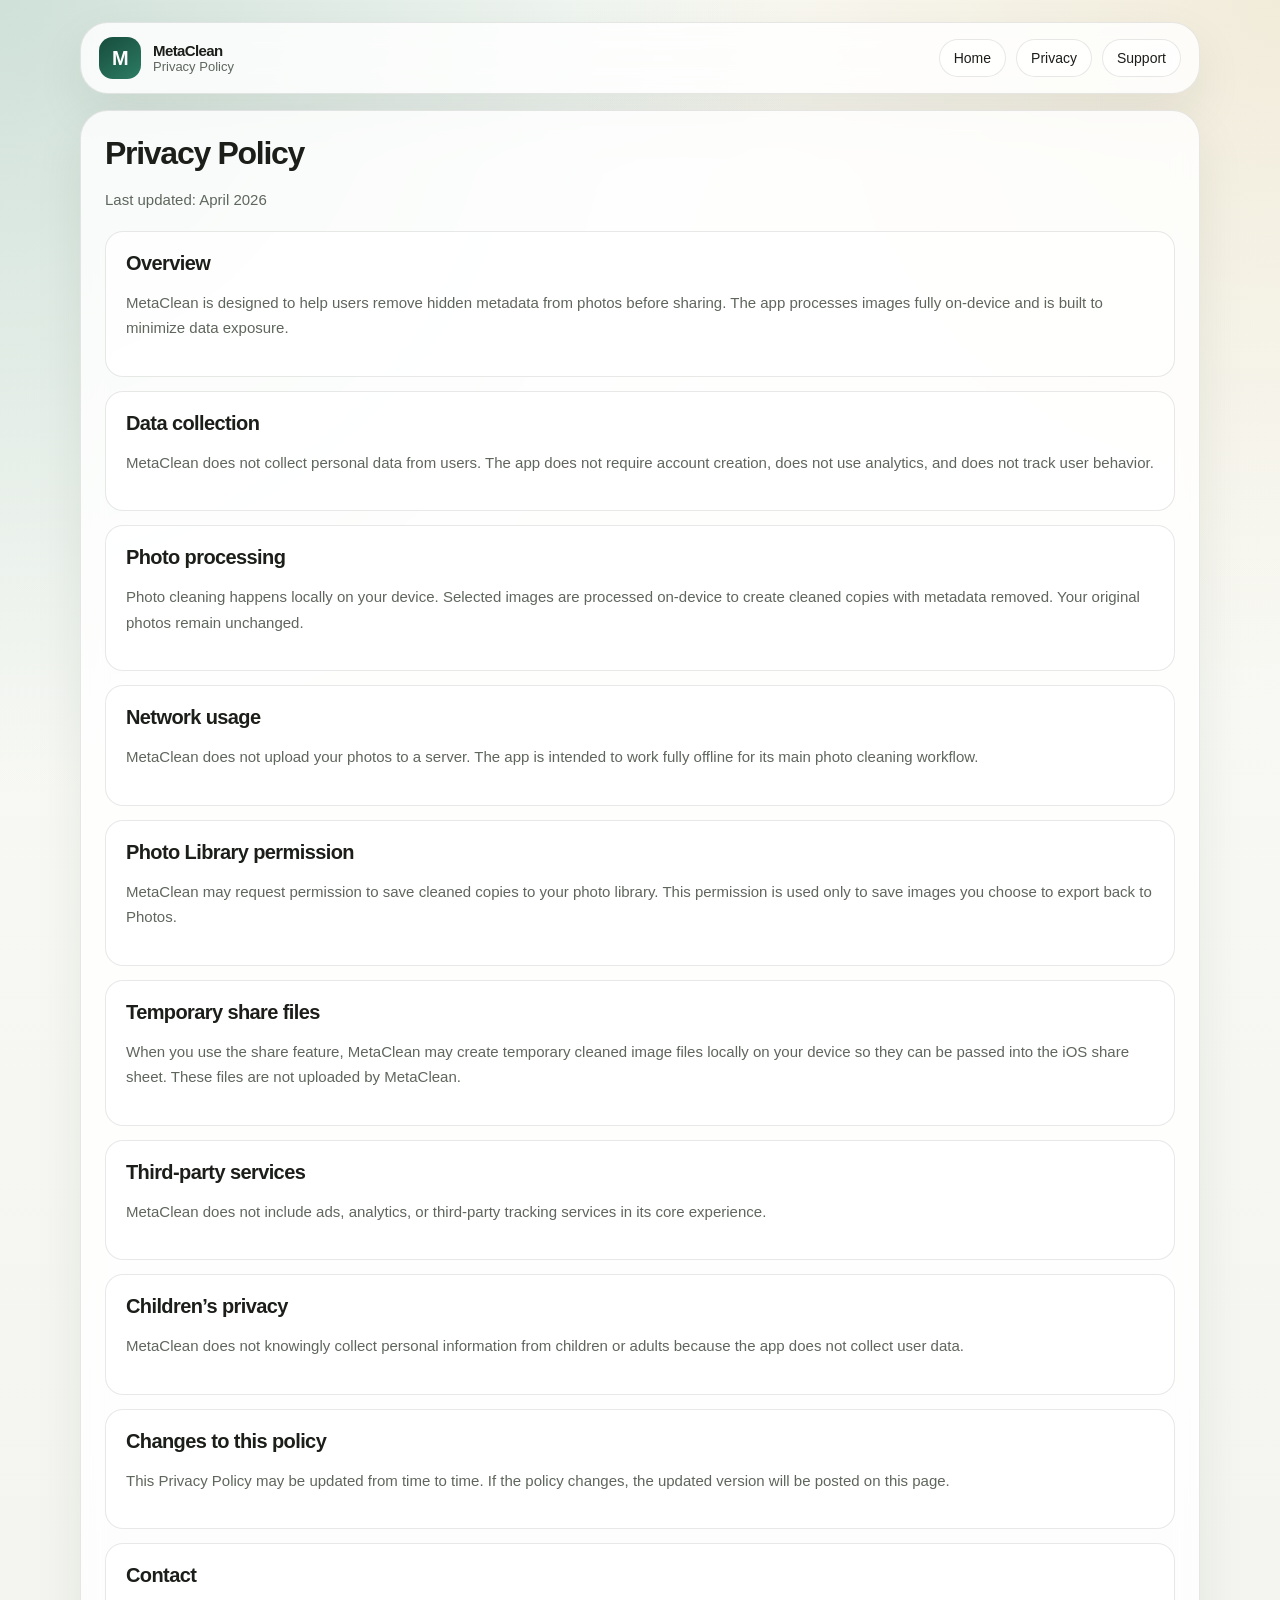
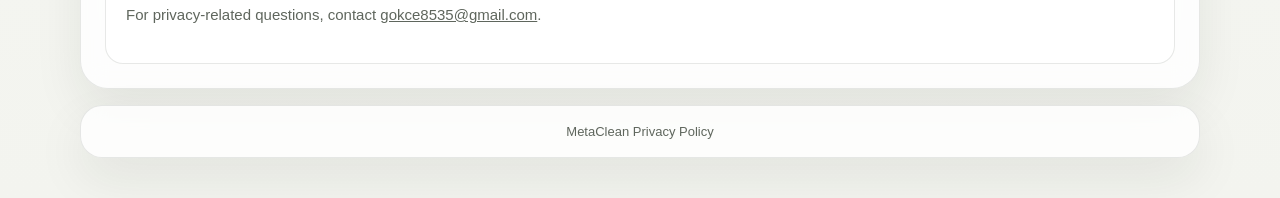
==== privacy.html @ 7aa1f801 "Add files via upload Add MetaClean landing, privacy, and support pages" ====
<!DOCTYPE html>
<html lang="en">
<head>
  <meta charset="utf-8">
  <meta name="viewport" content="width=device-width, initial-scale=1">
  <title>MetaClean Privacy Policy</title>
  <meta name="description" content="Privacy Policy for MetaClean, an iPhone app that removes hidden metadata from photos fully on-device.">
  <link rel="canonical" href="https://muradiye8285.github.io/metaclean-privacy-policy/privacy.html">
  <link rel="stylesheet" href="styles.css">
</head>
<body>
  <main class="page">
    <header class="topbar">
      <a class="brand" href="index.html">
        <span class="brand-mark">M</span>
        <span class="brand-copy">
          <strong>MetaClean</strong>
          <span>Privacy Policy</span>
        </span>
      </a>
      <nav class="nav">
        <a href="index.html">Home</a>
        <a href="privacy.html">Privacy</a>
        <a href="support.html">Support</a>
      </nav>
    </header>

    <section class="section">
      <h2>Privacy Policy</h2>
      <p>Last updated: April 2026</p>
      <div class="legal" style="margin-top:18px;">
        <section>
          <h3>Overview</h3>
          <p>MetaClean is designed to help users remove hidden metadata from photos before sharing. The app processes images fully on-device and is built to minimize data exposure.</p>
        </section>

        <section>
          <h3>Data collection</h3>
          <p>MetaClean does not collect personal data from users. The app does not require account creation, does not use analytics, and does not track user behavior.</p>
        </section>

        <section>
          <h3>Photo processing</h3>
          <p>Photo cleaning happens locally on your device. Selected images are processed on-device to create cleaned copies with metadata removed. Your original photos remain unchanged.</p>
        </section>

        <section>
          <h3>Network usage</h3>
          <p>MetaClean does not upload your photos to a server. The app is intended to work fully offline for its main photo cleaning workflow.</p>
        </section>

        <section>
          <h3>Photo Library permission</h3>
          <p>MetaClean may request permission to save cleaned copies to your photo library. This permission is used only to save images you choose to export back to Photos.</p>
        </section>

        <section>
          <h3>Temporary share files</h3>
          <p>When you use the share feature, MetaClean may create temporary cleaned image files locally on your device so they can be passed into the iOS share sheet. These files are not uploaded by MetaClean.</p>
        </section>

        <section>
          <h3>Third-party services</h3>
          <p>MetaClean does not include ads, analytics, or third-party tracking services in its core experience.</p>
        </section>

        <section>
          <h3>Children’s privacy</h3>
          <p>MetaClean does not knowingly collect personal information from children or adults because the app does not collect user data.</p>
        </section>

        <section>
          <h3>Changes to this policy</h3>
          <p>This Privacy Policy may be updated from time to time. If the policy changes, the updated version will be posted on this page.</p>
        </section>

        <section>
          <h3>Contact</h3>
          <p>For privacy-related questions, contact <a href="mailto:gokce8535@gmail.com">gokce8535@gmail.com</a>.</p>
        </section>
      </div>
    </section>

    <footer class="footer">
      MetaClean Privacy Policy
    </footer>
  </main>
</body>
</html>
---- styles.css ----
:root {
  color-scheme: light;
  --bg: #f3f4ef;
  --bg-strong: #e7eadf;
  --panel: rgba(255, 255, 255, 0.82);
  --panel-strong: #ffffff;
  --text: #1b1e19;
  --muted: #5f665d;
  --line: rgba(27, 30, 25, 0.1);
  --accent: #174c3c;
  --accent-soft: #dbeee6;
  --accent-strong: #0d2f25;
  --warm: #ede7d7;
  --shadow: 0 20px 50px rgba(23, 35, 28, 0.08);
  --radius-xl: 28px;
  --radius-lg: 20px;
  --radius-md: 16px;
  --max: 1120px;
}

* {
  box-sizing: border-box;
}

html {
  scroll-behavior: smooth;
}

body {
  margin: 0;
  font-family: Inter, "Segoe UI", Arial, sans-serif;
  color: var(--text);
  background:
    radial-gradient(circle at top left, rgba(196, 218, 209, 0.8), transparent 36%),
    radial-gradient(circle at top right, rgba(239, 231, 210, 0.8), transparent 32%),
    linear-gradient(180deg, #fbfcf8 0%, var(--bg) 100%);
}

a {
  color: inherit;
}

img {
  max-width: 100%;
  display: block;
}

.page {
  width: min(calc(100% - 28px), var(--max));
  margin: 0 auto;
  padding: 22px 0 40px;
}

.topbar,
.hero,
.section,
.footer {
  backdrop-filter: blur(12px);
  background: var(--panel);
  border: 1px solid var(--line);
  box-shadow: var(--shadow);
}

.topbar,
.hero,
.section {
  border-radius: var(--radius-xl);
}

.topbar {
  display: flex;
  align-items: center;
  justify-content: space-between;
  gap: 16px;
  padding: 14px 18px;
}

.brand {
  display: flex;
  align-items: center;
  gap: 12px;
  text-decoration: none;
}

.brand-mark {
  width: 42px;
  height: 42px;
  border-radius: 14px;
  display: grid;
  place-items: center;
  background: linear-gradient(145deg, var(--accent), #2c7c63);
  color: #fff;
  font-size: 20px;
  font-weight: 800;
  letter-spacing: -0.04em;
}

.brand-copy strong,
.hero h1,
.section h2,
.card h3,
.faq h3 {
  letter-spacing: -0.04em;
}

.brand-copy strong {
  display: block;
  font-size: 15px;
}

.brand-copy span {
  display: block;
  font-size: 13px;
  color: var(--muted);
}

.nav {
  display: flex;
  flex-wrap: wrap;
  gap: 10px;
}

.nav a,
.chip,
.button {
  border-radius: 999px;
  text-decoration: none;
}

.nav a,
.chip {
  border: 1px solid var(--line);
  background: rgba(255, 255, 255, 0.7);
}

.nav a {
  padding: 10px 14px;
  font-size: 14px;
}

.hero {
  margin-top: 16px;
  padding: 28px;
  overflow: hidden;
  position: relative;
}

.hero::after {
  content: "";
  position: absolute;
  inset: auto -80px -120px auto;
  width: 280px;
  height: 280px;
  border-radius: 50%;
  background: radial-gradient(circle, rgba(23, 76, 60, 0.18), transparent 70%);
  pointer-events: none;
}

.eyebrow,
.pill {
  display: inline-flex;
  align-items: center;
  gap: 8px;
  padding: 8px 12px;
  font-size: 12px;
  font-weight: 700;
  color: var(--accent-strong);
  background: var(--accent-soft);
  border-radius: 999px;
}

.hero-grid,
.grid-2,
.grid-3 {
  display: grid;
  gap: 18px;
}

.hero-grid {
  grid-template-columns: 1.25fr 0.95fr;
  align-items: start;
  margin-top: 18px;
}

.hero h1 {
  margin: 14px 0 12px;
  font-size: clamp(38px, 7vw, 74px);
  line-height: 0.95;
  max-width: 10ch;
}

.hero p,
.section p,
.card p,
.faq p,
li {
  color: var(--muted);
  line-height: 1.7;
  font-size: 15px;
}

.hero-copy p {
  max-width: 58ch;
}

.actions,
.chips {
  display: flex;
  flex-wrap: wrap;
  gap: 12px;
}

.actions {
  margin-top: 22px;
}

.chips {
  margin-top: 16px;
}

.button {
  display: inline-flex;
  align-items: center;
  justify-content: center;
  min-height: 48px;
  padding: 0 18px;
  border: 1px solid transparent;
  background: var(--text);
  color: #fff;
  font-weight: 700;
}

.button.secondary {
  background: rgba(255, 255, 255, 0.75);
  border-color: var(--line);
  color: var(--text);
}

.button.ghost {
  background: transparent;
  border-color: var(--line);
  color: var(--text);
}

.hero-panel,
.card,
.faq,
.meta-block,
.callout {
  background: rgba(255, 255, 255, 0.78);
  border: 1px solid var(--line);
  border-radius: var(--radius-lg);
}

.hero-panel {
  padding: 20px;
}

.hero-panel h2 {
  margin: 0 0 10px;
  font-size: 24px;
}

.mini-list {
  display: grid;
  gap: 10px;
  margin-top: 16px;
}

.mini-list div {
  padding: 12px 14px;
  background: var(--panel-strong);
  border: 1px solid var(--line);
  border-radius: 14px;
}

.mini-list strong,
.meta-block strong {
  display: block;
  font-size: 13px;
  margin-bottom: 4px;
}

.section {
  margin-top: 16px;
  padding: 24px;
}

.section h2 {
  margin: 0 0 10px;
  font-size: 32px;
}

.section-head {
  display: flex;
  justify-content: space-between;
  align-items: end;
  gap: 14px;
  margin-bottom: 18px;
}

.grid-2 {
  grid-template-columns: repeat(2, minmax(0, 1fr));
}

.grid-3 {
  grid-template-columns: repeat(3, minmax(0, 1fr));
}

.card {
  padding: 20px;
}

.card h3,
.faq h3 {
  margin: 0 0 10px;
  font-size: 20px;
}

.feature-list,
.plain-list {
  margin: 14px 0 0;
  padding-left: 18px;
}

.meta-grid {
  display: grid;
  grid-template-columns: repeat(4, minmax(0, 1fr));
  gap: 14px;
  margin-top: 18px;
}

.meta-block {
  padding: 16px;
}

.faq-grid {
  display: grid;
  gap: 14px;
}

.faq {
  padding: 18px;
}

.callout {
  display: flex;
  flex-wrap: wrap;
  justify-content: space-between;
  gap: 16px;
  padding: 20px;
  margin-top: 18px;
}

.callout strong {
  display: block;
  margin-bottom: 6px;
  font-size: 18px;
}

.footer {
  margin-top: 16px;
  border-radius: 22px;
  padding: 18px 20px;
  text-align: center;
  color: var(--muted);
  font-size: 13px;
}

.legal {
  display: grid;
  gap: 14px;
}

.legal section {
  padding: 20px;
  background: rgba(255, 255, 255, 0.74);
  border: 1px solid var(--line);
  border-radius: 18px;
}

.legal h3 {
  margin: 0 0 10px;
  font-size: 20px;
  letter-spacing: -0.03em;
}

@media (max-width: 920px) {
  .hero-grid,
  .grid-2,
  .grid-3,
  .meta-grid {
    grid-template-columns: 1fr;
  }

  .section-head,
  .topbar {
    align-items: start;
    flex-direction: column;
  }

  .hero h1 {
    max-width: 12ch;
  }
}

@media (max-width: 640px) {
  .page {
    width: min(calc(100% - 18px), var(--max));
    padding-top: 14px;
  }

  .hero,
  .section {
    padding: 20px;
  }

  .hero h1 {
    font-size: clamp(34px, 11vw, 52px);
    max-width: 100%;
  }
}
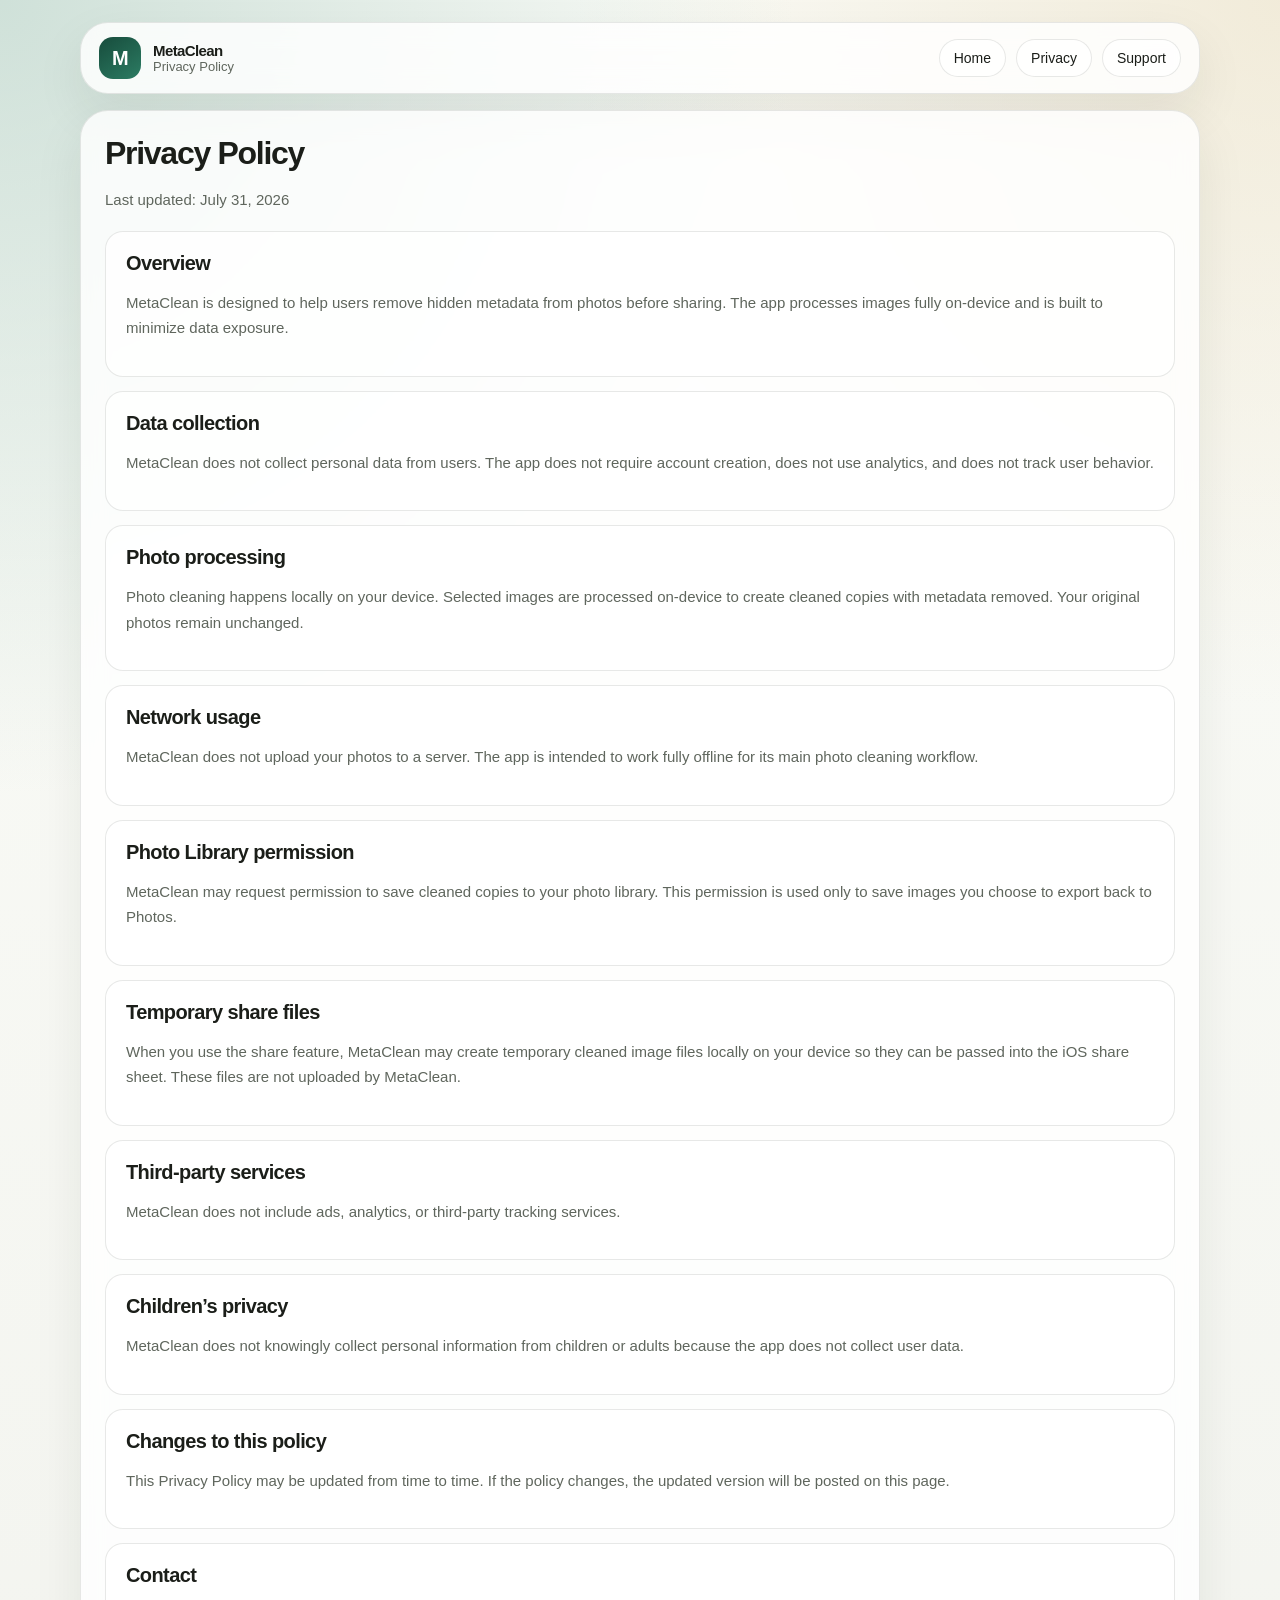
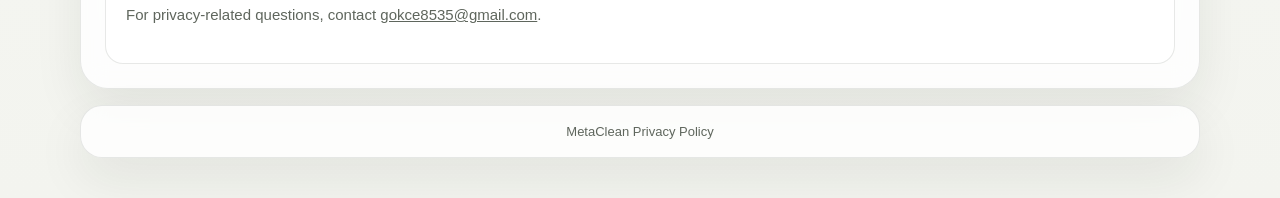
==== commit e51210e8: "Polish MetaClean privacy pages" ====
--- a/privacy.html
+++ b/privacy.html
@@ -4,7 +4,7 @@
   <meta charset="utf-8">
   <meta name="viewport" content="width=device-width, initial-scale=1">
   <title>MetaClean Privacy Policy</title>
-  <meta name="description" content="Privacy Policy for MetaClean, an iPhone app that removes hidden metadata from photos fully on-device.">
+  <meta name="description" content="Privacy Policy for MetaClean, an iPhone and iPad app that removes hidden metadata from photos fully on-device.">
   <link rel="canonical" href="https://muradiye8285.github.io/metaclean-privacy-policy/privacy.html">
   <link rel="stylesheet" href="styles.css">
 </head>
@@ -27,7 +27,7 @@
 
     <section class="section">
       <h2>Privacy Policy</h2>
-      <p>Last updated: April 2026</p>
+      <p>Last updated: July 31, 2026</p>
       <div class="legal" style="margin-top:18px;">
         <section>
           <h3>Overview</h3>
@@ -61,7 +61,7 @@
 
         <section>
           <h3>Third-party services</h3>
-          <p>MetaClean does not include ads, analytics, or third-party tracking services in its core experience.</p>
+          <p>MetaClean does not include ads, analytics, or third-party tracking services.</p>
         </section>
 
         <section>
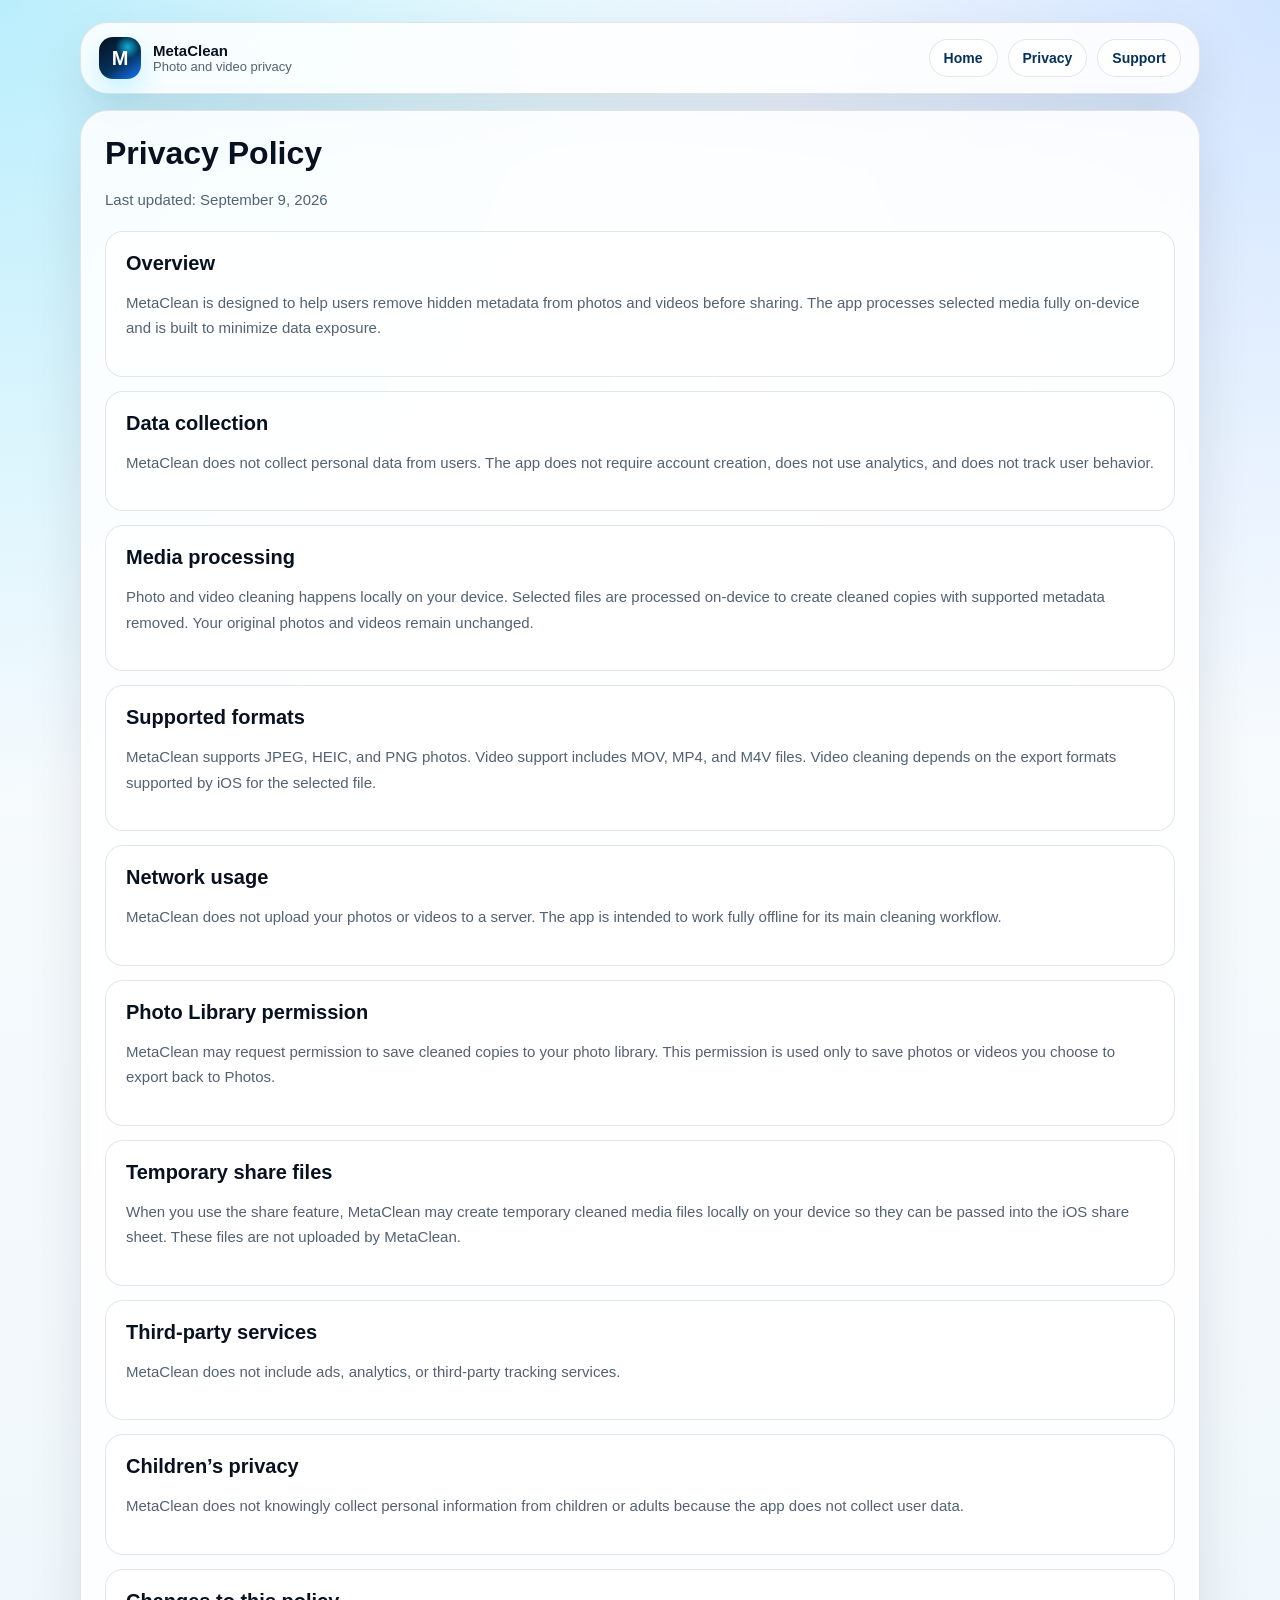
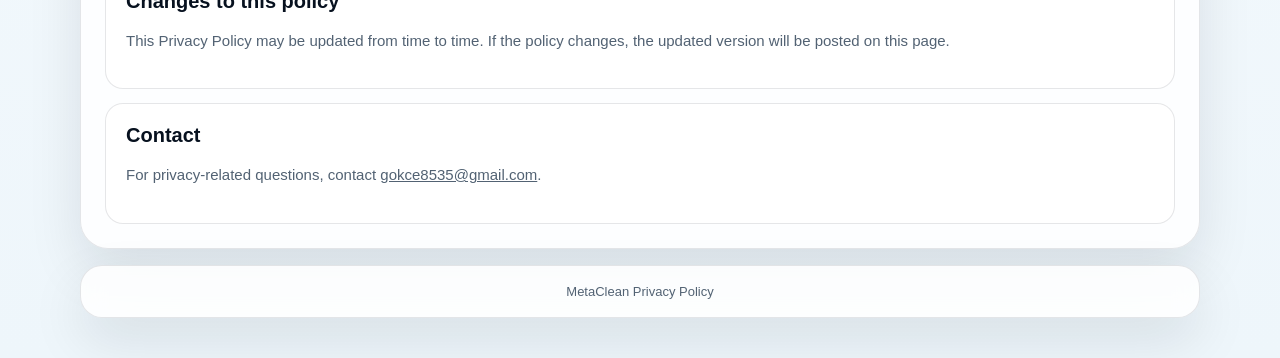
==== commit 05e59f45: "Add files via upload" ====
--- a/privacy.html
+++ b/privacy.html
@@ -4,7 +4,7 @@
   <meta charset="utf-8">
   <meta name="viewport" content="width=device-width, initial-scale=1">
   <title>MetaClean Privacy Policy</title>
-  <meta name="description" content="Privacy Policy for MetaClean, an iPhone and iPad app that removes hidden metadata from photos fully on-device.">
+  <meta name="description" content="Privacy Policy for MetaClean, an iPhone and iPad app that removes hidden metadata from photos and videos fully on-device.">
   <link rel="canonical" href="https://muradiye8285.github.io/metaclean-privacy-policy/privacy.html">
   <link rel="stylesheet" href="styles.css">
 </head>
@@ -15,7 +15,7 @@
         <span class="brand-mark">M</span>
         <span class="brand-copy">
           <strong>MetaClean</strong>
-          <span>Privacy Policy</span>
+          <span>Photo and video privacy</span>
         </span>
       </a>
       <nav class="nav">
@@ -27,11 +27,11 @@
 
     <section class="section">
       <h2>Privacy Policy</h2>
-      <p>Last updated: July 31, 2026</p>
+      <p>Last updated: September 9, 2026</p>
       <div class="legal" style="margin-top:18px;">
         <section>
           <h3>Overview</h3>
-          <p>MetaClean is designed to help users remove hidden metadata from photos before sharing. The app processes images fully on-device and is built to minimize data exposure.</p>
+          <p>MetaClean is designed to help users remove hidden metadata from photos and videos before sharing. The app processes selected media fully on-device and is built to minimize data exposure.</p>
         </section>
 
         <section>
@@ -40,23 +40,28 @@
         </section>
 
         <section>
-          <h3>Photo processing</h3>
-          <p>Photo cleaning happens locally on your device. Selected images are processed on-device to create cleaned copies with metadata removed. Your original photos remain unchanged.</p>
+          <h3>Media processing</h3>
+          <p>Photo and video cleaning happens locally on your device. Selected files are processed on-device to create cleaned copies with supported metadata removed. Your original photos and videos remain unchanged.</p>
+        </section>
+
+        <section>
+          <h3>Supported formats</h3>
+          <p>MetaClean supports JPEG, HEIC, and PNG photos. Video support includes MOV, MP4, and M4V files. Video cleaning depends on the export formats supported by iOS for the selected file.</p>
         </section>
 
         <section>
           <h3>Network usage</h3>
-          <p>MetaClean does not upload your photos to a server. The app is intended to work fully offline for its main photo cleaning workflow.</p>
+          <p>MetaClean does not upload your photos or videos to a server. The app is intended to work fully offline for its main cleaning workflow.</p>
         </section>
 
         <section>
           <h3>Photo Library permission</h3>
-          <p>MetaClean may request permission to save cleaned copies to your photo library. This permission is used only to save images you choose to export back to Photos.</p>
+          <p>MetaClean may request permission to save cleaned copies to your photo library. This permission is used only to save photos or videos you choose to export back to Photos.</p>
         </section>
 
         <section>
           <h3>Temporary share files</h3>
-          <p>When you use the share feature, MetaClean may create temporary cleaned image files locally on your device so they can be passed into the iOS share sheet. These files are not uploaded by MetaClean.</p>
+          <p>When you use the share feature, MetaClean may create temporary cleaned media files locally on your device so they can be passed into the iOS share sheet. These files are not uploaded by MetaClean.</p>
         </section>
 
         <section>
--- a/styles.css
+++ b/styles.css
@@ -1,17 +1,18 @@
 :root {
   color-scheme: light;
-  --bg: #f3f4ef;
-  --bg-strong: #e7eadf;
-  --panel: rgba(255, 255, 255, 0.82);
+  --bg: #eef6fb;
+  --bg-strong: #d9eef8;
+  --panel: rgba(255, 255, 255, 0.86);
   --panel-strong: #ffffff;
-  --text: #1b1e19;
-  --muted: #5f665d;
-  --line: rgba(27, 30, 25, 0.1);
-  --accent: #174c3c;
-  --accent-soft: #dbeee6;
-  --accent-strong: #0d2f25;
-  --warm: #ede7d7;
-  --shadow: 0 20px 50px rgba(23, 35, 28, 0.08);
+  --text: #07111f;
+  --muted: #526273;
+  --line: rgba(7, 17, 31, 0.1);
+  --accent: #12c7f5;
+  --accent-soft: #dff7ff;
+  --accent-strong: #06325a;
+  --electric: #1677ff;
+  --navy: #05111f;
+  --shadow: 0 22px 54px rgba(5, 17, 31, 0.1);
   --radius-xl: 28px;
   --radius-lg: 20px;
   --radius-md: 16px;
@@ -31,9 +32,9 @@
   font-family: Inter, "Segoe UI", Arial, sans-serif;
   color: var(--text);
   background:
-    radial-gradient(circle at top left, rgba(196, 218, 209, 0.8), transparent 36%),
-    radial-gradient(circle at top right, rgba(239, 231, 210, 0.8), transparent 32%),
-    linear-gradient(180deg, #fbfcf8 0%, var(--bg) 100%);
+    radial-gradient(circle at top left, rgba(18, 199, 245, 0.28), transparent 34%),
+    radial-gradient(circle at top right, rgba(22, 119, 255, 0.18), transparent 32%),
+    linear-gradient(180deg, #fbfdff 0%, var(--bg) 100%);
 }
 
 a {
@@ -88,11 +89,14 @@
   border-radius: 14px;
   display: grid;
   place-items: center;
-  background: linear-gradient(145deg, var(--accent), #2c7c63);
+  background:
+    radial-gradient(circle at 68% 24%, rgba(18, 199, 245, 0.85), transparent 28%),
+    linear-gradient(145deg, var(--navy), var(--accent-strong) 58%, var(--electric));
   color: #fff;
   font-size: 20px;
   font-weight: 800;
-  letter-spacing: -0.04em;
+  letter-spacing: 0;
+  box-shadow: 0 12px 26px rgba(18, 199, 245, 0.22);
 }
 
 .brand-copy strong,
@@ -100,7 +104,7 @@
 .section h2,
 .card h3,
 .faq h3 {
-  letter-spacing: -0.04em;
+  letter-spacing: 0;
 }
 
 .brand-copy strong {
@@ -136,6 +140,8 @@
 .nav a {
   padding: 10px 14px;
   font-size: 14px;
+  color: var(--accent-strong);
+  font-weight: 700;
 }
 
 .hero {
@@ -152,7 +158,7 @@
   width: 280px;
   height: 280px;
   border-radius: 50%;
-  background: radial-gradient(circle, rgba(23, 76, 60, 0.18), transparent 70%);
+  background: radial-gradient(circle, rgba(18, 199, 245, 0.24), transparent 70%);
   pointer-events: none;
 }
 
@@ -225,9 +231,10 @@
   min-height: 48px;
   padding: 0 18px;
   border: 1px solid transparent;
-  background: var(--text);
+  background: linear-gradient(135deg, var(--navy), var(--electric));
   color: #fff;
   font-weight: 700;
+  box-shadow: 0 14px 28px rgba(22, 119, 255, 0.16);
 }
 
 .button.secondary {
@@ -239,7 +246,8 @@
 .button.ghost {
   background: transparent;
   border-color: var(--line);
-  color: var(--text);
+  color: var(--accent-strong);
+  box-shadow: none;
 }
 
 .hero-panel,
@@ -382,7 +390,7 @@
 .legal h3 {
   margin: 0 0 10px;
   font-size: 20px;
-  letter-spacing: -0.03em;
+  letter-spacing: 0;
 }
 
 @media (max-width: 920px) {
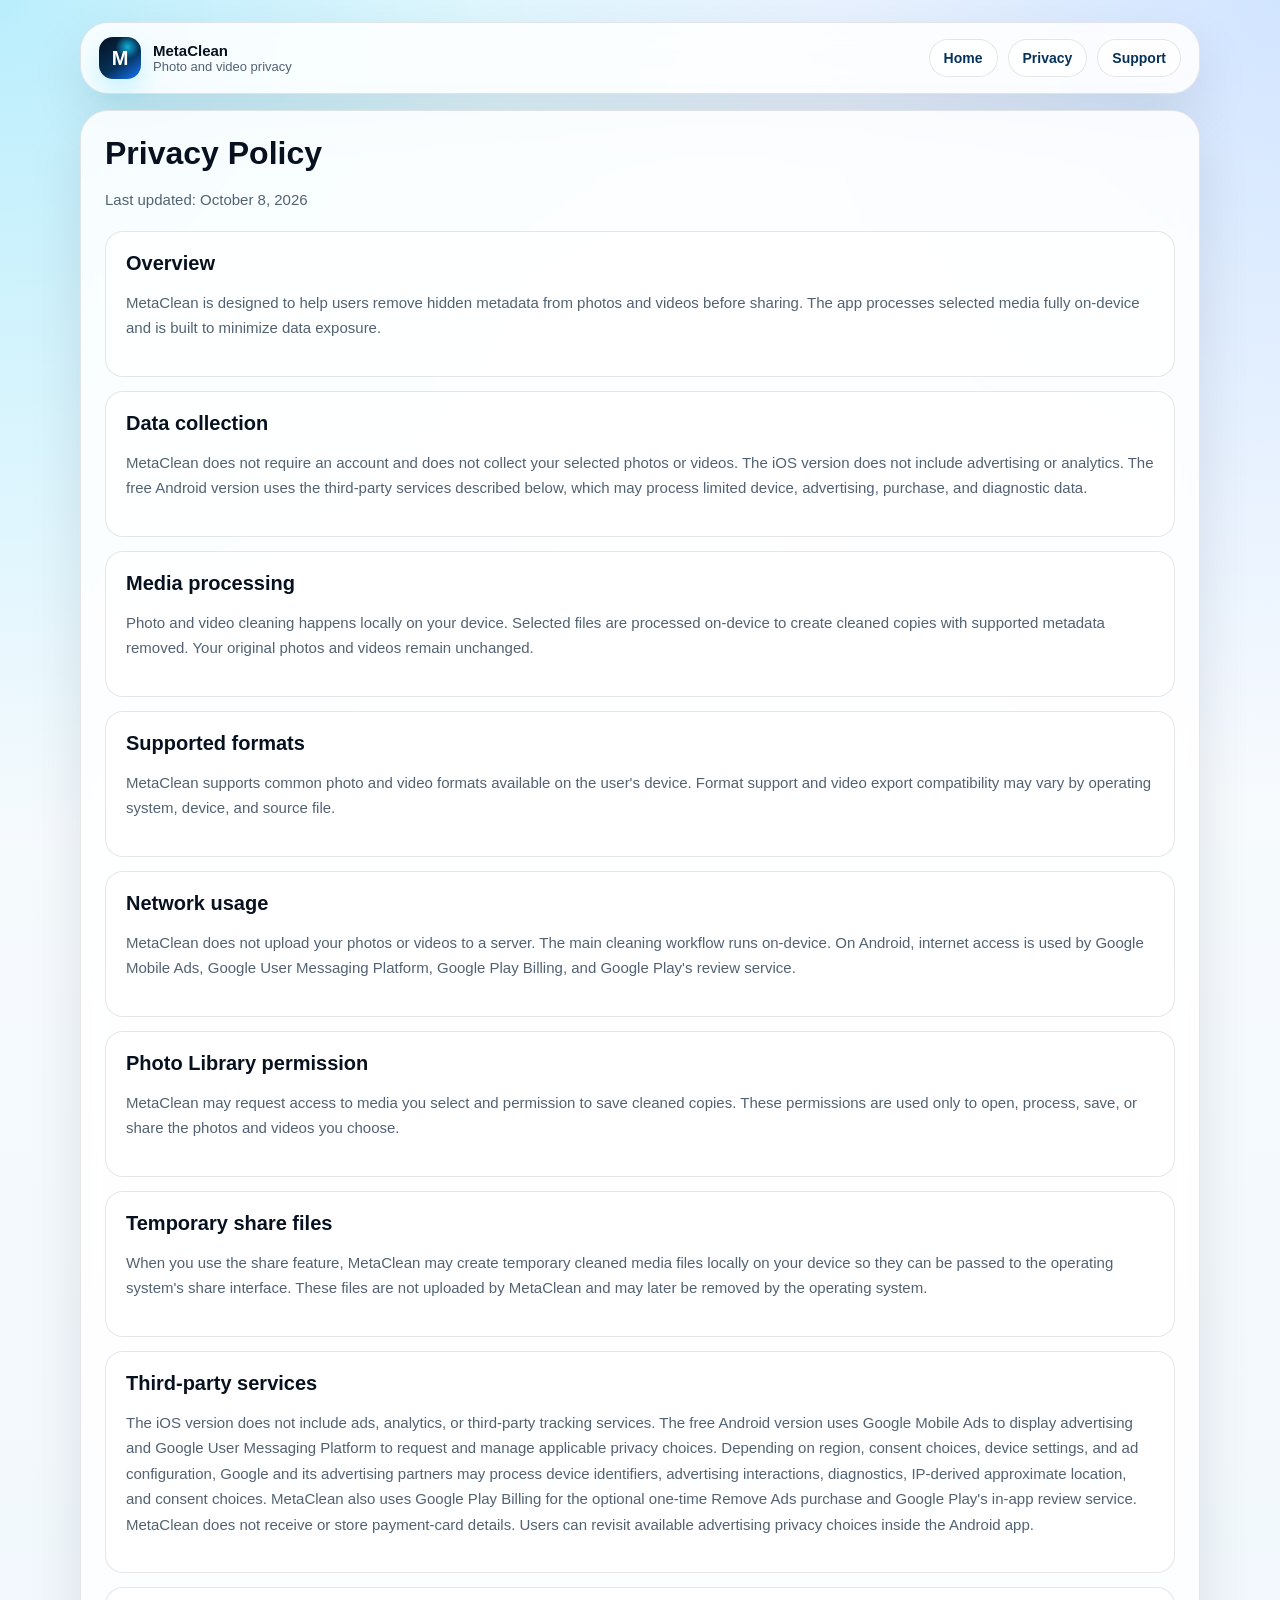
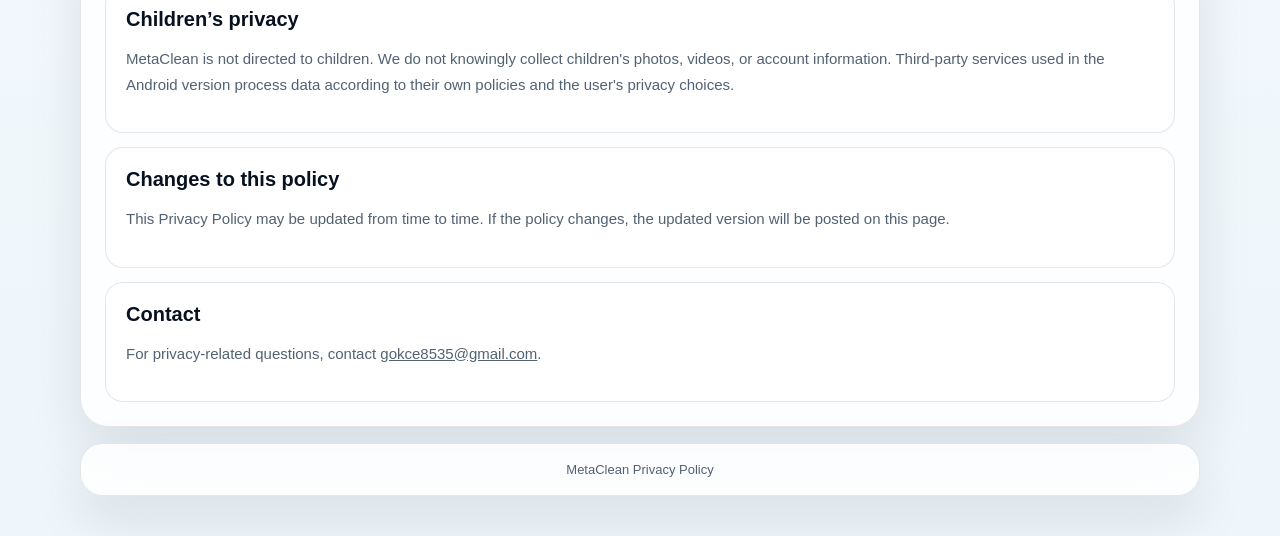
==== commit 2fbf6617: "Update policy for Android release" ====
--- a/privacy.html
+++ b/privacy.html
@@ -4,7 +4,7 @@
   <meta charset="utf-8">
   <meta name="viewport" content="width=device-width, initial-scale=1">
   <title>MetaClean Privacy Policy</title>
-  <meta name="description" content="Privacy Policy for MetaClean, an iPhone and iPad app that removes hidden metadata from photos and videos fully on-device.">
+  <meta name="description" content="Privacy Policy for MetaClean on iOS and Android, including on-device media processing, advertising, and purchases.">
   <link rel="canonical" href="https://muradiye8285.github.io/metaclean-privacy-policy/privacy.html">
   <link rel="stylesheet" href="styles.css">
 </head>
@@ -27,7 +27,7 @@
 
     <section class="section">
       <h2>Privacy Policy</h2>
-      <p>Last updated: September 9, 2026</p>
+      <p>Last updated: October 8, 2026</p>
       <div class="legal" style="margin-top:18px;">
         <section>
           <h3>Overview</h3>
@@ -36,7 +36,7 @@
 
         <section>
           <h3>Data collection</h3>
-          <p>MetaClean does not collect personal data from users. The app does not require account creation, does not use analytics, and does not track user behavior.</p>
+          <p>MetaClean does not require an account and does not collect your selected photos or videos. The iOS version does not include advertising or analytics. The free Android version uses the third-party services described below, which may process limited device, advertising, purchase, and diagnostic data.</p>
         </section>
 
         <section>
@@ -46,32 +46,32 @@
 
         <section>
           <h3>Supported formats</h3>
-          <p>MetaClean supports JPEG, HEIC, and PNG photos. Video support includes MOV, MP4, and M4V files. Video cleaning depends on the export formats supported by iOS for the selected file.</p>
+          <p>MetaClean supports common photo and video formats available on the user's device. Format support and video export compatibility may vary by operating system, device, and source file.</p>
         </section>
 
         <section>
           <h3>Network usage</h3>
-          <p>MetaClean does not upload your photos or videos to a server. The app is intended to work fully offline for its main cleaning workflow.</p>
+          <p>MetaClean does not upload your photos or videos to a server. The main cleaning workflow runs on-device. On Android, internet access is used by Google Mobile Ads, Google User Messaging Platform, Google Play Billing, and Google Play's review service.</p>
         </section>
 
         <section>
           <h3>Photo Library permission</h3>
-          <p>MetaClean may request permission to save cleaned copies to your photo library. This permission is used only to save photos or videos you choose to export back to Photos.</p>
+          <p>MetaClean may request access to media you select and permission to save cleaned copies. These permissions are used only to open, process, save, or share the photos and videos you choose.</p>
         </section>
 
         <section>
           <h3>Temporary share files</h3>
-          <p>When you use the share feature, MetaClean may create temporary cleaned media files locally on your device so they can be passed into the iOS share sheet. These files are not uploaded by MetaClean.</p>
+          <p>When you use the share feature, MetaClean may create temporary cleaned media files locally on your device so they can be passed to the operating system's share interface. These files are not uploaded by MetaClean and may later be removed by the operating system.</p>
         </section>
 
         <section>
           <h3>Third-party services</h3>
-          <p>MetaClean does not include ads, analytics, or third-party tracking services.</p>
+          <p>The iOS version does not include ads, analytics, or third-party tracking services. The free Android version uses Google Mobile Ads to display advertising and Google User Messaging Platform to request and manage applicable privacy choices. Depending on region, consent choices, device settings, and ad configuration, Google and its advertising partners may process device identifiers, advertising interactions, diagnostics, IP-derived approximate location, and consent choices. MetaClean also uses Google Play Billing for the optional one-time Remove Ads purchase and Google Play's in-app review service. MetaClean does not receive or store payment-card details. Users can revisit available advertising privacy choices inside the Android app.</p>
         </section>
 
         <section>
           <h3>Children’s privacy</h3>
-          <p>MetaClean does not knowingly collect personal information from children or adults because the app does not collect user data.</p>
+          <p>MetaClean is not directed to children. We do not knowingly collect children's photos, videos, or account information. Third-party services used in the Android version process data according to their own policies and the user's privacy choices.</p>
         </section>
 
         <section>
